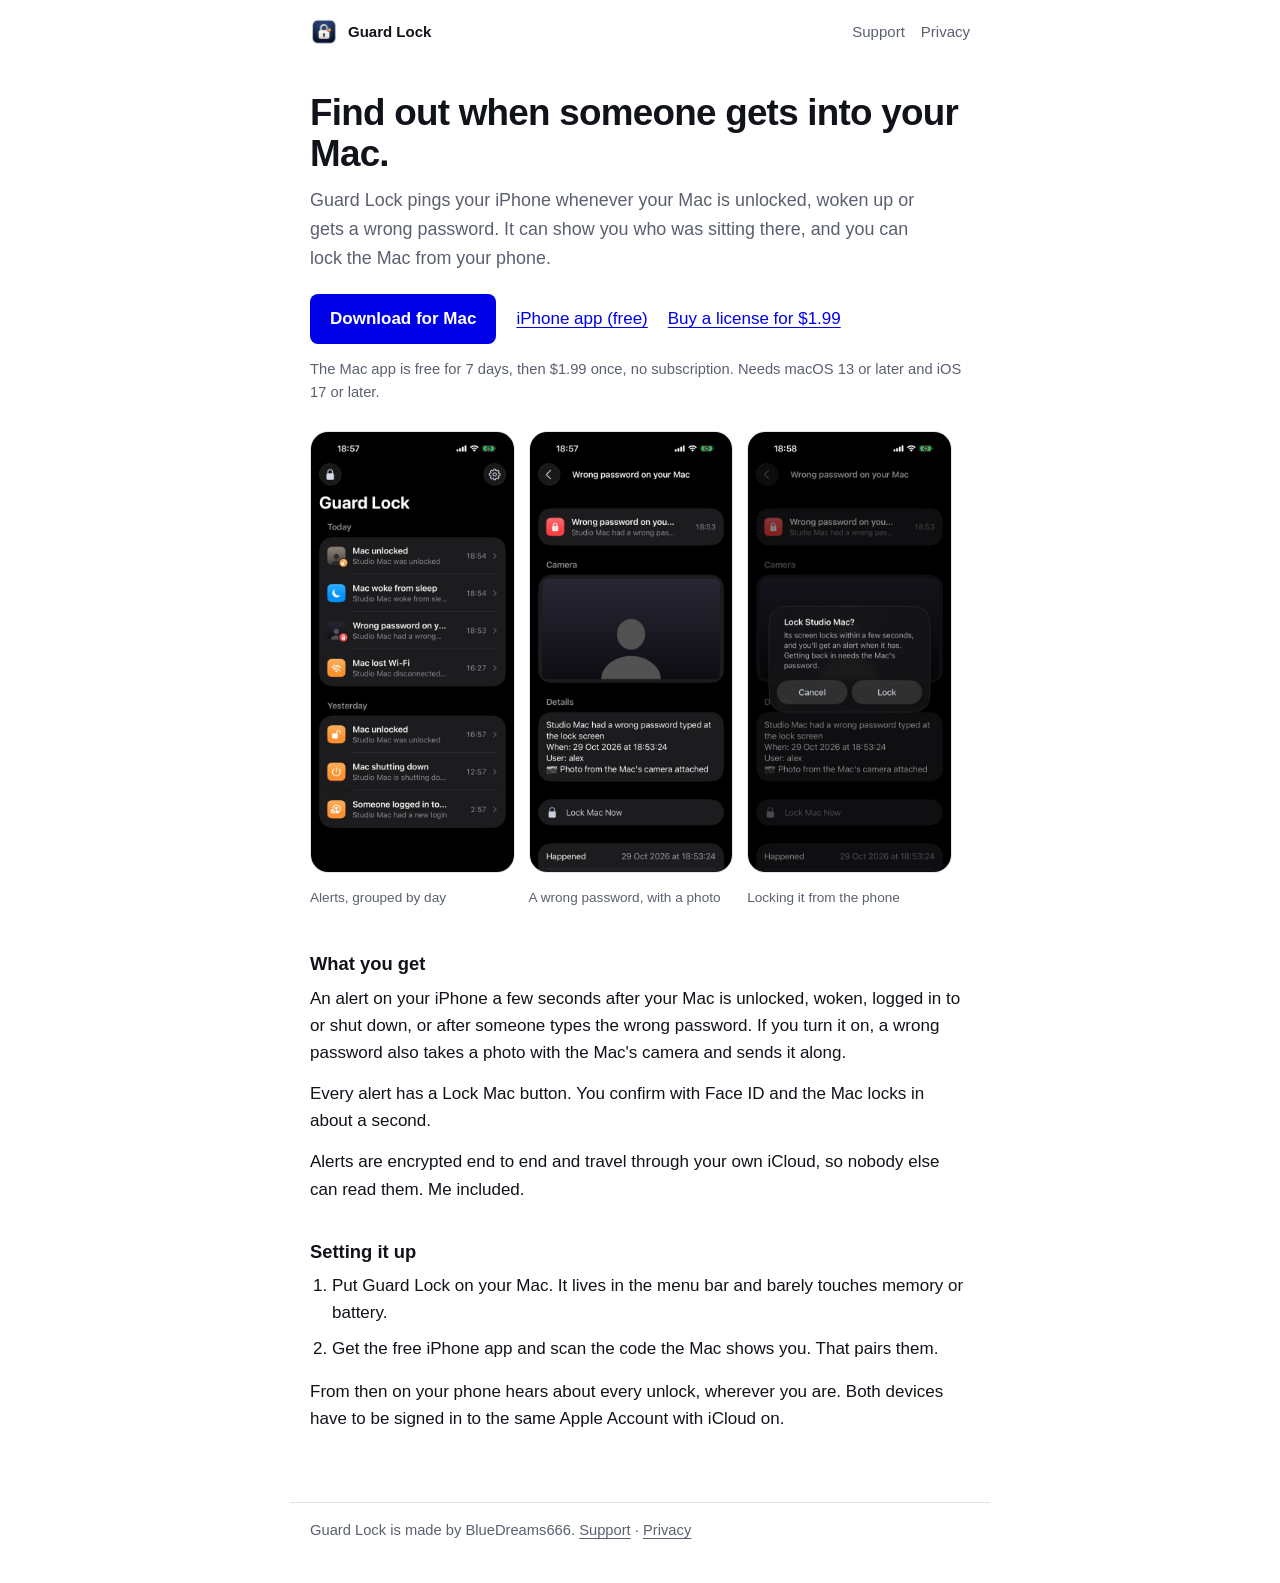
==== index.html @ 990252d8 "Rewrite the pages, drop the card grid, blue throughout" ====
<!doctype html>
<html lang="en">
<head>
<meta charset="utf-8">
<meta name="viewport" content="width=device-width, initial-scale=1">
<title>Guard Lock: find out when someone gets into your Mac</title>
<meta name="description" content="Guard Lock alerts your iPhone when your Mac is unlocked, woken or gets a wrong password, with a photo of who's there, and lets you lock it from your phone.">
<meta property="og:title" content="Guard Lock: find out when someone gets into your Mac">
<meta property="og:description" content="Alerts on your iPhone when your Mac is unlocked or gets a wrong password, a photo of who's there, and Lock Mac from your phone.">
<meta property="og:image" content="https://bluedreams666.github.io/guardlock-site/og.jpg">
<meta property="og:url" content="https://bluedreams666.github.io/guardlock-site/">
<meta property="og:type" content="website">
<meta name="twitter:card" content="summary_large_image">
<link rel="icon" href="favicon.png">
<link rel="stylesheet" href="style.css">
</head>
<body>
<header class="site">
  <img src="icon.png" alt=""><a class="home" href="./">Guard Lock</a>
  <nav><a href="support.html">Support</a><a href="privacy.html">Privacy</a></nav>
</header>
<main>
  <h1>Find out when someone gets into your Mac.</h1>
  <p class="sub">Guard Lock pings your iPhone whenever your Mac is unlocked, woken up or gets a wrong password. It can show you who was sitting there, and you can lock the Mac from your phone.</p>

  <p class="get">
    <a class="dl" href="https://github.com/BlueDreams666/guardlock-site/releases/latest/download/GuardLock.zip">Download for Mac</a>
    <a href="https://apps.apple.com/app/id6828507894">iPhone app (free)</a>
    <a href="https://bluedreams.lemonsqueezy.com/checkout/buy/c9b05998-0f44-4447-bc1c-32c350dff900">Buy a license for $1.99</a>
  </p>
  <p class="small">The Mac app is free for 7 days, then $1.99 once, no subscription. Needs macOS 13 or later and iOS 17 or later.</p>

  <div class="shots">
    <figure><img src="screens/1-history.jpg" alt="The iPhone app's alert history: unlocks, wake-ups and a wrong password" loading="lazy" width="540" height="1174"><figcaption>Alerts, grouped by day</figcaption></figure>
    <figure><img src="screens/2-photo-alert.jpg" alt="A wrong-password alert with the photo from the Mac's camera" loading="lazy" width="540" height="1174"><figcaption>A wrong password, with a photo</figcaption></figure>
    <figure><img src="screens/3-lock-mac.jpg" alt="Locking the Mac from the iPhone" loading="lazy" width="540" height="1174"><figcaption>Locking it from the phone</figcaption></figure>
  </div>

  <h2>What you get</h2>
  <p>An alert on your iPhone a few seconds after your Mac is unlocked, woken, logged in to or shut down, or after someone types the wrong password. If you turn it on, a wrong password also takes a photo with the Mac's camera and sends it along.</p>
  <p>Every alert has a Lock Mac button. You confirm with Face ID and the Mac locks in about a second.</p>
  <p>Alerts are encrypted end to end and travel through your own iCloud, so nobody else can read them. Me included.</p>

  <h2>Setting it up</h2>
  <ol>
    <li>Put Guard Lock on your Mac. It lives in the menu bar and barely touches memory or battery.</li>
    <li>Get the free iPhone app and scan the code the Mac shows you. That pairs them.</li>
  </ol>
  <p>From then on your phone hears about every unlock, wherever you are. Both devices have to be signed in to the same Apple Account with iCloud on.</p>
</main>
<footer>Guard Lock is made by BlueDreams666. <a href="support.html">Support</a> · <a href="privacy.html">Privacy</a></footer>
</body>
</html>
---- style.css ----
:root {
  --bg: #fff;
  --text: #11131a;
  --muted: #5b6070;
  --line: #e3e5ec;
  --blue: #0000e6;
  --link: #0000e6;
}
@media (prefers-color-scheme: dark) {
  :root {
    --bg: #0b0b10;
    --text: #eceef4;
    --muted: #9da1b0;
    --line: #262833;
    --link: #7c86ff;
  }
}
* { box-sizing: border-box; }
body {
  margin: 0;
  background: var(--bg);
  color: var(--text);
  font: 17px/1.6 -apple-system, BlinkMacSystemFont, "Helvetica Neue", Arial, sans-serif;
}
a { color: var(--link); text-underline-offset: 3px; }
header.site { display: flex; align-items: center; gap: 10px; max-width: 700px; margin: 0 auto; padding: 18px 20px 0; font-size: 15px; }
header.site img { width: 28px; height: 28px; }
header.site a.home { font-weight: 600; color: var(--text); text-decoration: none; }
header.site nav { margin-left: auto; display: flex; gap: 16px; }
header.site nav a { color: var(--muted); text-decoration: none; }
header.site nav a:hover { color: var(--text); }
main { max-width: 700px; margin: 0 auto; padding: 28px 20px 56px; }
h1 { font-size: 2.3rem; line-height: 1.12; margin: 18px 0 12px; letter-spacing: -0.02em; }
h1.page { font-size: 2rem; margin-top: 8px; }
h2 { font-size: 1.15rem; margin: 34px 0 6px; }
p { margin: 0 0 14px; }
.sub { font-size: 1.12rem; color: var(--muted); margin: 0 0 22px; max-width: 34em; }
.get { display: flex; flex-wrap: wrap; align-items: center; gap: 10px 20px; margin: 0 0 14px; }
.get .dl { display: inline-block; background: var(--blue); color: #fff; font-weight: 600; text-decoration: none; padding: 11px 20px; border-radius: 8px; }
.get .dl:hover { background: #0000b8; }
.small { font-size: 0.92rem; color: var(--muted); }
ul, ol { padding-left: 22px; margin: 0 0 16px; }
li { margin-bottom: 8px; }
.shots { display: flex; gap: 14px; margin: 26px 0 8px; overflow-x: auto; padding-bottom: 6px; }
.shots figure { margin: 0; flex: 0 0 31%; min-width: 180px; }
.shots img { width: 100%; height: auto; border-radius: 18px; border: 1px solid var(--line); }
.shots figcaption { font-size: 0.85rem; color: var(--muted); margin-top: 6px; }
.q { font-weight: 600; margin-bottom: 2px; }
footer { max-width: 700px; margin: 0 auto; padding: 16px 20px 40px; border-top: 1px solid var(--line); color: var(--muted); font-size: 0.92rem; }
footer a { color: inherit; }
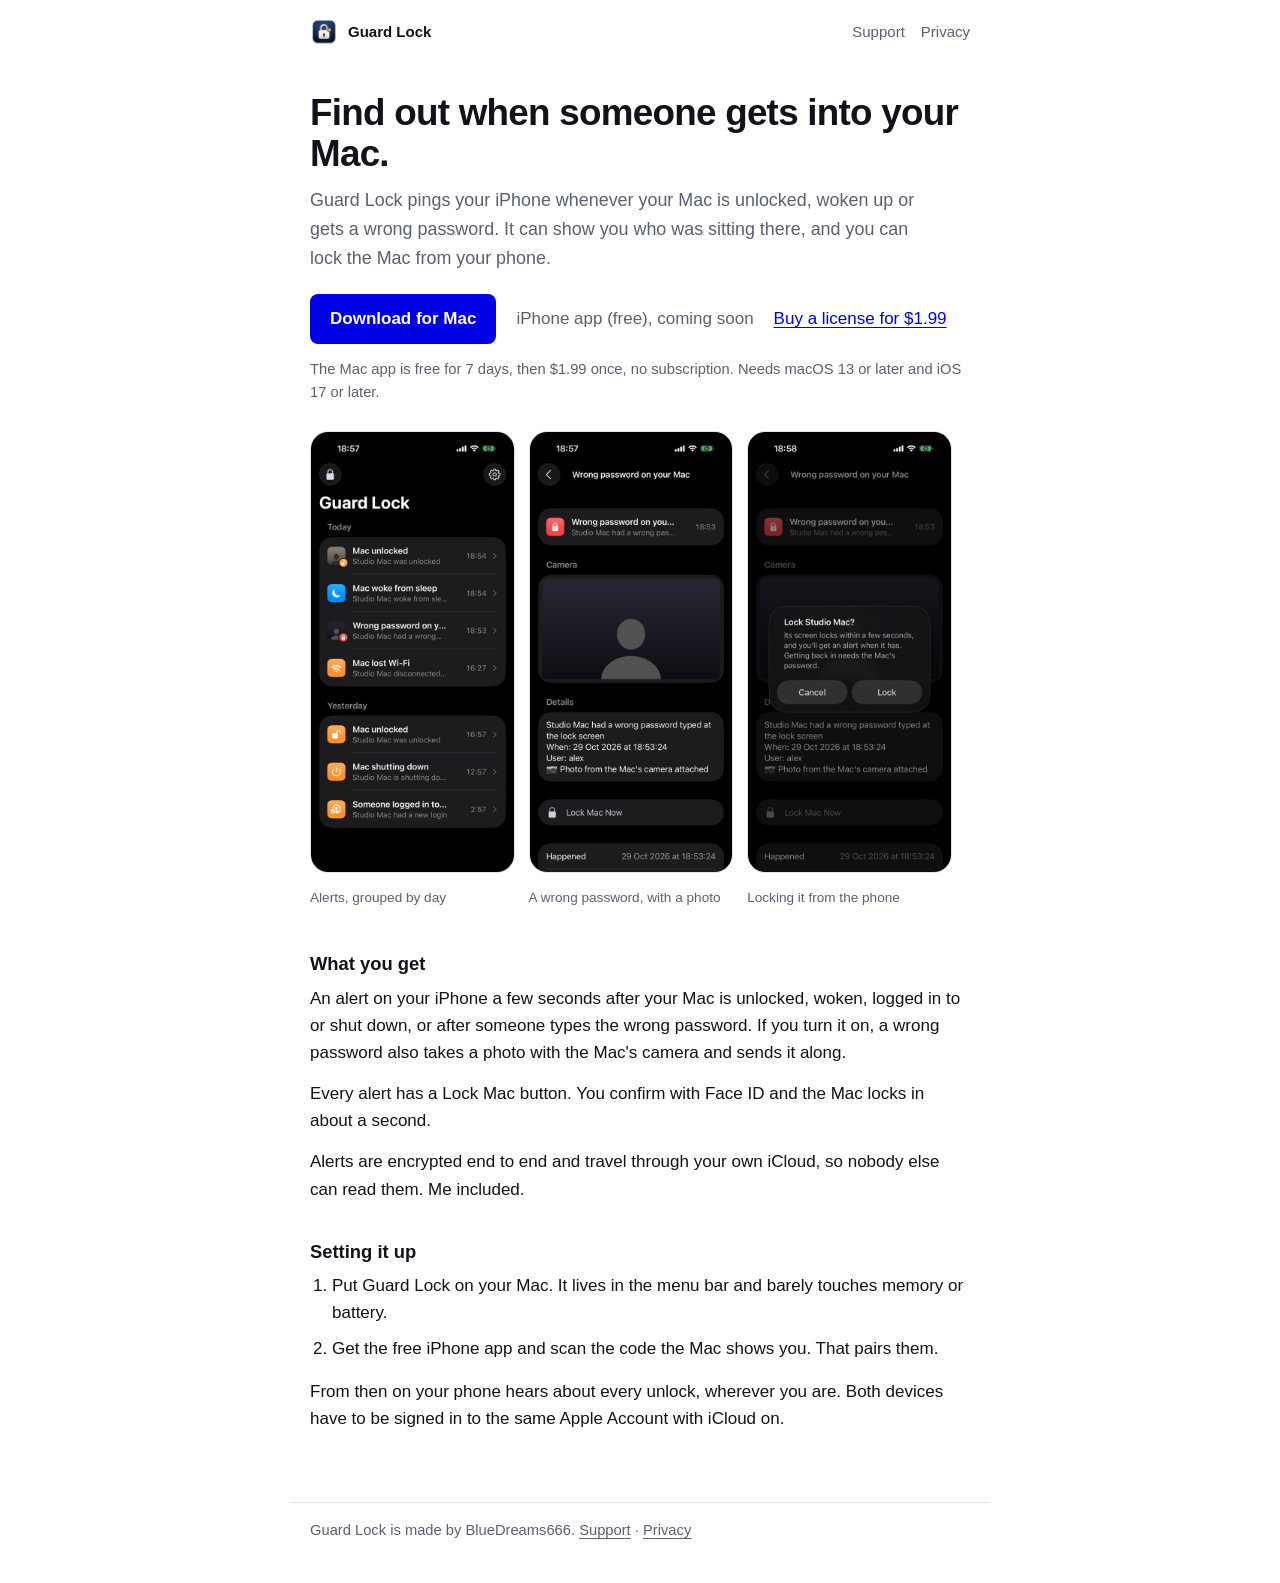
==== commit 340391ae: "iPhone app shows as coming soon until it's on the App Store" ====
--- a/index.html
+++ b/index.html
@@ -25,7 +25,8 @@
 
   <p class="get">
     <a class="dl" href="https://github.com/BlueDreams666/guardlock-site/releases/latest/download/GuardLock.zip">Download for Mac</a>
-    <a href="https://apps.apple.com/app/id6828507894">iPhone app (free)</a>
+    <!-- Link again once Apple approves it: https://apps.apple.com/app/id6828507894 -->
+    <span class="soon">iPhone app (free), coming soon</span>
     <a href="https://bluedreams.lemonsqueezy.com/checkout/buy/c9b05998-0f44-4447-bc1c-32c350dff900">Buy a license for $1.99</a>
   </p>
   <p class="small">The Mac app is free for 7 days, then $1.99 once, no subscription. Needs macOS 13 or later and iOS 17 or later.</p>
--- a/style.css
+++ b/style.css
@@ -38,6 +38,7 @@
 .get { display: flex; flex-wrap: wrap; align-items: center; gap: 10px 20px; margin: 0 0 14px; }
 .get .dl { display: inline-block; background: var(--blue); color: #fff; font-weight: 600; text-decoration: none; padding: 11px 20px; border-radius: 8px; }
 .get .dl:hover { background: #0000b8; }
+.get .soon { color: var(--muted); }
 .small { font-size: 0.92rem; color: var(--muted); }
 ul, ol { padding-left: 22px; margin: 0 0 16px; }
 li { margin-bottom: 8px; }
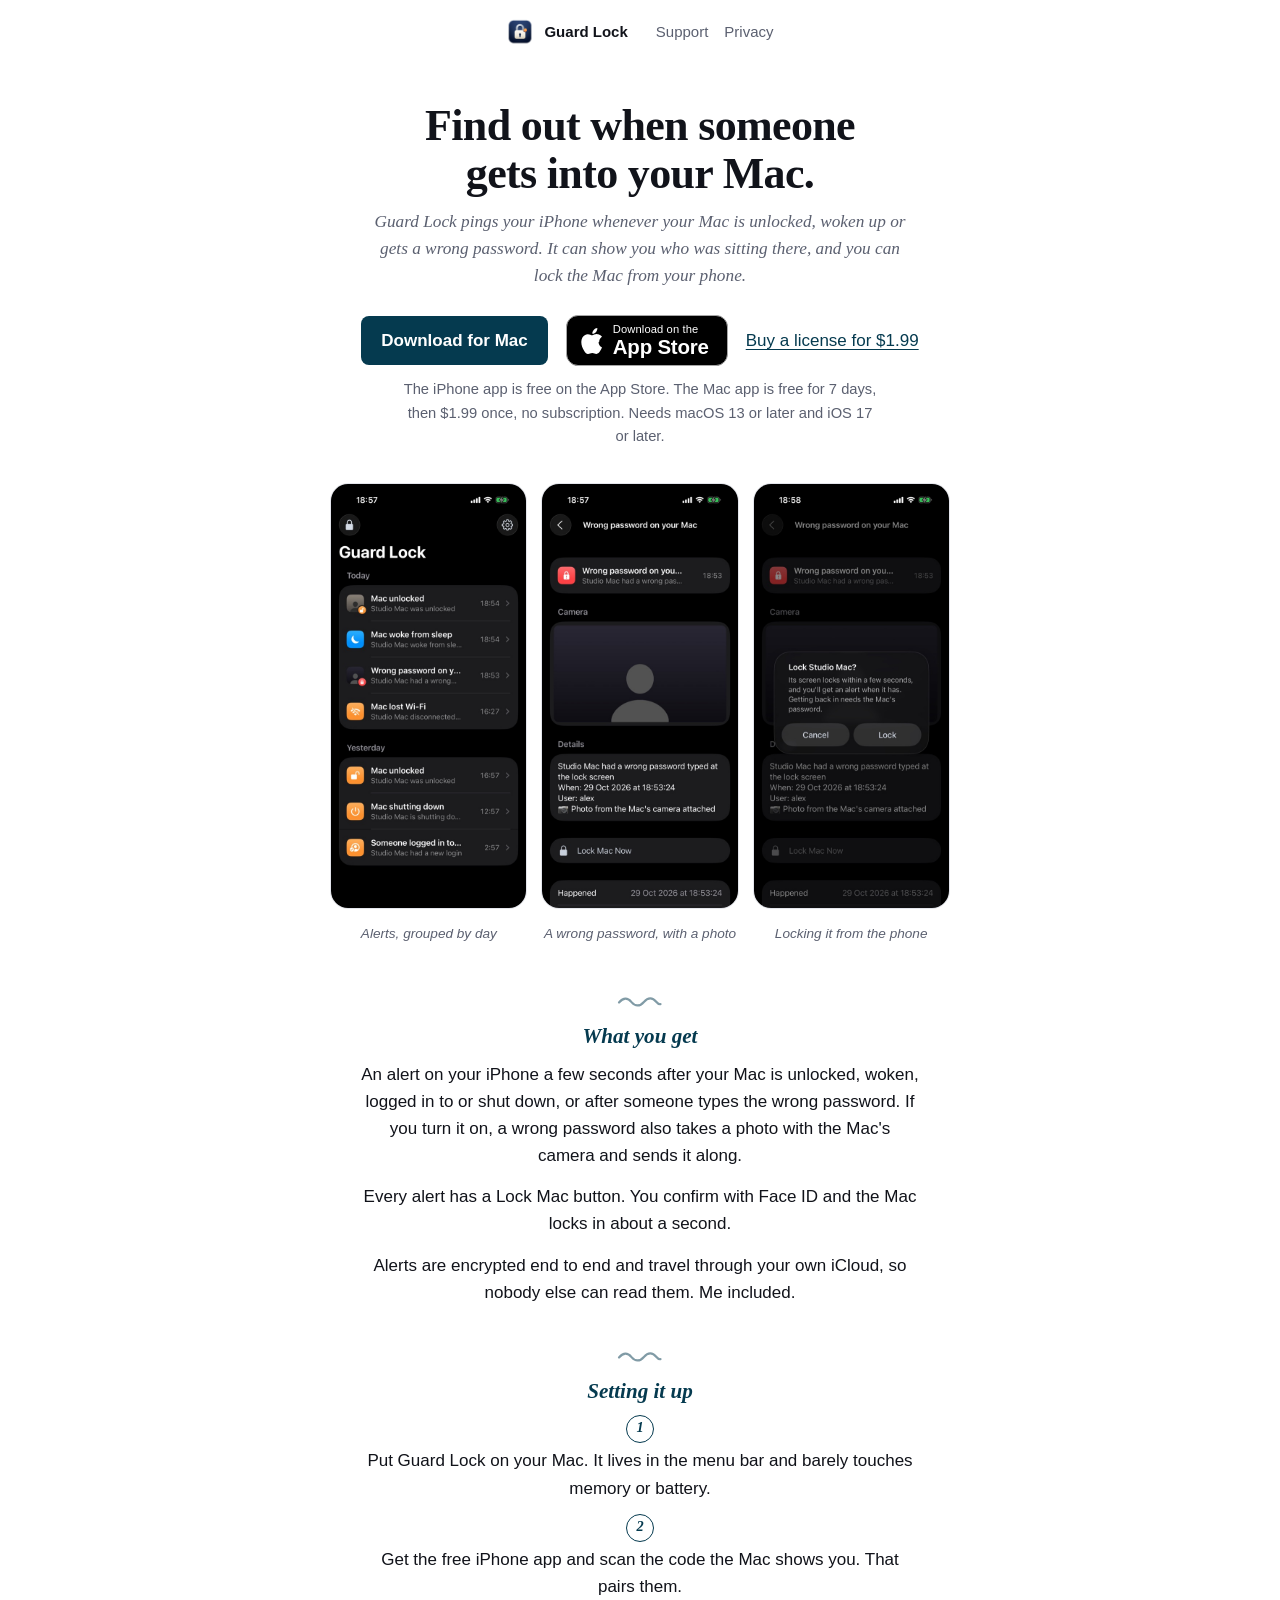
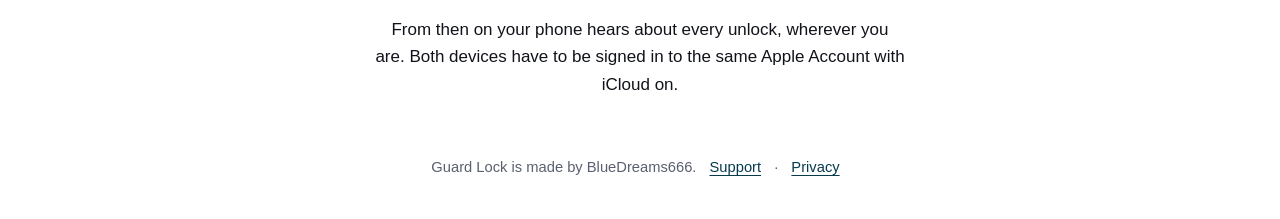
==== commit 649cc45d: "Home and help pages: centered and easier to read, with App Store links" ====
--- a/index.html
+++ b/index.html
@@ -14,7 +14,7 @@
 <link rel="icon" href="favicon.png">
 <link rel="stylesheet" href="style.css">
 </head>
-<body>
+<body class="pp">
 <header class="site">
   <img src="icon.png" alt=""><a class="home" href="./">Guard Lock</a>
   <nav><a href="support.html">Support</a><a href="privacy.html">Privacy</a></nav>
@@ -25,11 +25,10 @@
 
   <p class="get">
     <a class="dl" href="https://github.com/BlueDreams666/guardlock-site/releases/latest/download/GuardLock.zip">Download for Mac</a>
-    <!-- Link again once Apple approves it: https://apps.apple.com/app/id6828507894 -->
-    <span class="soon">iPhone app (free), coming soon</span>
+    <a class="store" href="https://apps.apple.com/app/guard-lock-mac-alerts/id6828507894"><svg viewBox="0 0 17 20" aria-hidden="true"><path d="M14.1 10.6c0-2.6 2.1-3.8 2.2-3.9-1.2-1.8-3.1-2-3.7-2-1.6-.2-3.1.9-3.9.9-.8 0-2-.9-3.4-.9-1.7 0-3.3 1-4.2 2.6-1.8 3.1-.5 7.7 1.3 10.2.8 1.2 1.8 2.6 3.1 2.5 1.2 0 1.7-.8 3.2-.8s1.9.8 3.2.8c1.3 0 2.2-1.2 3-2.4.9-1.4 1.3-2.7 1.3-2.8 0 0-2.6-1-2.6-4.1zM11.6 3c.7-.8 1.1-1.9 1-3-1 0-2.1.7-2.8 1.5-.6.7-1.2 1.8-1 2.9 1.1.1 2.1-.6 2.8-1.4z"/></svg><span><small>Download on the</small><b>App Store</b></span></a>
     <a href="https://bluedreams.lemonsqueezy.com/checkout/buy/c9b05998-0f44-4447-bc1c-32c350dff900">Buy a license for $1.99</a>
   </p>
-  <p class="small">The Mac app is free for 7 days, then $1.99 once, no subscription. Needs macOS 13 or later and iOS 17 or later.</p>
+  <p class="small">The iPhone app is free on the App Store. The Mac app is free for 7 days, then $1.99 once, no subscription. Needs macOS 13 or later and iOS 17 or later.</p>
 
   <div class="shots">
     <figure><img src="screens/1-history.jpg" alt="The iPhone app's alert history: unlocks, wake-ups and a wrong password" loading="lazy" width="540" height="1174"><figcaption>Alerts, grouped by day</figcaption></figure>
--- a/style.css
+++ b/style.css
@@ -3,8 +3,8 @@
   --text: #11131a;
   --muted: #5b6070;
   --line: #e3e5ec;
-  --blue: #0000e6;
-  --link: #0000e6;
+  --blue: #053A4F;
+  --link: #053A4F;
 }
 @media (prefers-color-scheme: dark) {
   :root {
@@ -12,7 +12,7 @@
     --text: #eceef4;
     --muted: #9da1b0;
     --line: #262833;
-    --link: #7c86ff;
+    --link: #52CBE3;
   }
 }
 * { box-sizing: border-box; }
@@ -37,7 +37,7 @@
 .sub { font-size: 1.12rem; color: var(--muted); margin: 0 0 22px; max-width: 34em; }
 .get { display: flex; flex-wrap: wrap; align-items: center; gap: 10px 20px; margin: 0 0 14px; }
 .get .dl { display: inline-block; background: var(--blue); color: #fff; font-weight: 600; text-decoration: none; padding: 11px 20px; border-radius: 8px; }
-.get .dl:hover { background: #0000b8; }
+.get .dl:hover { background: #0a4a64; }
 .get .soon { color: var(--muted); }
 .small { font-size: 0.92rem; color: var(--muted); }
 ul, ol { padding-left: 22px; margin: 0 0 16px; }
@@ -49,3 +49,47 @@
 .q { font-weight: 600; margin-bottom: 2px; }
 footer { max-width: 700px; margin: 0 auto; padding: 16px 20px 40px; border-top: 1px solid var(--line); color: var(--muted); font-size: 0.92rem; }
 footer a { color: inherit; }
+:root { --pp: var(--link); }
+
+/* Hand-made look: one calm centered column, shared by the home, help and privacy pages */
+body.pp { text-align: center; }
+.pp main { max-width: 680px; margin: 0 auto; padding: 56px 22px 36px; }
+.pp h1 { font: 700 clamp(2.15rem, 6.4vw, 2.75rem)/1.08 "New York", "Iowan Old Style", Georgia, serif; letter-spacing: -.015em; margin: 0 auto 12px; max-width: 16em; text-wrap: balance; }
+.pp h1 + .sub, .pp h1 + .small, .pp .top + .sub { font: italic 1.08rem/1.55 "New York", "Iowan Old Style", Georgia, serif; color: var(--muted); max-width: 31em; margin: 0 auto 26px; text-wrap: pretty; }
+.pp main > p, .pp main > ul, .pp main > ol, .pp main > .card { max-width: 33em; margin-left: auto; margin-right: auto; text-wrap: pretty; }
+.pp h2 { font: italic 600 1.32rem/1.3 "New York", "Iowan Old Style", Georgia, serif; color: var(--pp); letter-spacing: 0; margin: 0 auto 10px; max-width: 26em; text-wrap: balance; }
+.pp h2::before { content: ""; display: block; width: 46px; height: 12px; margin: 44px auto 16px; background: var(--pp); opacity: .5;
+                 -webkit-mask: url("data:image/svg+xml,%3Csvg xmlns='http://www.w3.org/2000/svg' viewBox='0 0 46 12'%3E%3Cpath d='M2 7.5c4.5-5 8.5-5 12.5-.4s8.3 4.4 12.4-.2 8.6-4.8 12.3-.1c1.6 2 3 2.6 4.3 2.4' fill='none' stroke='black' stroke-width='2.2' stroke-linecap='round'/%3E%3C/svg%3E") center / contain no-repeat; mask: url("data:image/svg+xml,%3Csvg xmlns='http://www.w3.org/2000/svg' viewBox='0 0 46 12'%3E%3Cpath d='M2 7.5c4.5-5 8.5-5 12.5-.4s8.3 4.4 12.4-.2 8.6-4.8 12.3-.1c1.6 2 3 2.6 4.3 2.4' fill='none' stroke='black' stroke-width='2.2' stroke-linecap='round'/%3E%3C/svg%3E") center / contain no-repeat; }
+.pp ul, .pp ol { list-style: none; padding: 0; }
+.pp li { margin: 0 0 12px; }
+.pp ol { counter-reset: step; }
+.pp ol li { counter-increment: step; }
+.pp ol li::before { content: counter(step); display: block; width: 26px; height: 26px; margin: 0 auto 4px; border: 1.5px solid var(--pp); border-radius: 50%;
+                    font: italic 600 .9rem/23px "New York", Georgia, serif; color: var(--pp); }
+.pp strong { font-weight: 650; }
+.pp a { color: var(--pp); }
+.pp .q { font-weight: 650; margin-top: 26px; margin-bottom: 4px; }
+.pp .small { font-size: .92rem; color: var(--muted); }
+.pp .card { text-align: center; }
+.pp main > p.note { display: block; width: fit-content; max-width: 100%; margin: 48px auto 0; padding: 16px 24px; border: 1px solid var(--line); border-radius: 16px; font-size: 1rem; color: var(--muted); }
+.pp header.site { justify-content: center; flex-wrap: wrap; }
+.pp header.site nav { margin-left: 18px; }
+.pp footer { text-align: center; border-top: 0; padding-top: 8px; }
+.pp footer a { margin: 0 9px; }
+.pp .hero-icon { display: block; width: 96px; height: 96px; margin: 0 auto 22px; border-radius: 22px; rotate: -4deg; box-shadow: 0 12px 30px rgba(0,0,0,.18); }
+.pp .tally { margin: 0 auto 22px; }
+.pp .top { flex-direction: column; justify-content: center; gap: 18px; margin-bottom: 12px; }
+.pp .get { display: flex; flex-wrap: wrap; justify-content: center; align-items: center; gap: 12px 18px; margin: 4px auto 12px; }
+.pp .store { display: inline-flex; align-items: center; gap: 10px; background: #000; color: #fff; border: 1px solid #a6a6a6; border-radius: 12px;
+             padding: 7px 18px 7px 14px; text-decoration: none; line-height: 1.1; text-align: left; transition: transform .15s; }
+.pp .store:hover { transform: translateY(-1px); }
+.pp .store svg { width: 22px; height: 26px; fill: #fff; flex: none; }
+.pp .store small { display: block; font-size: .7rem; letter-spacing: .01em; }
+.pp .store b { display: block; font-size: 1.28rem; font-weight: 600; letter-spacing: -.01em; }
+.pp .get .soon { background: none; color: var(--muted); border: 1.5px dashed var(--line); font-weight: 500; font-style: italic; padding: 10px 18px; border-radius: 12px; }
+.pp .shots { justify-content: center; margin: 34px auto 8px; }
+.pp .shots figcaption { font-style: italic; }
+@media (max-width: 520px) {
+  .pp main { padding: 40px 18px 28px; }
+  .pp h2::before { margin-top: 36px; }
+}
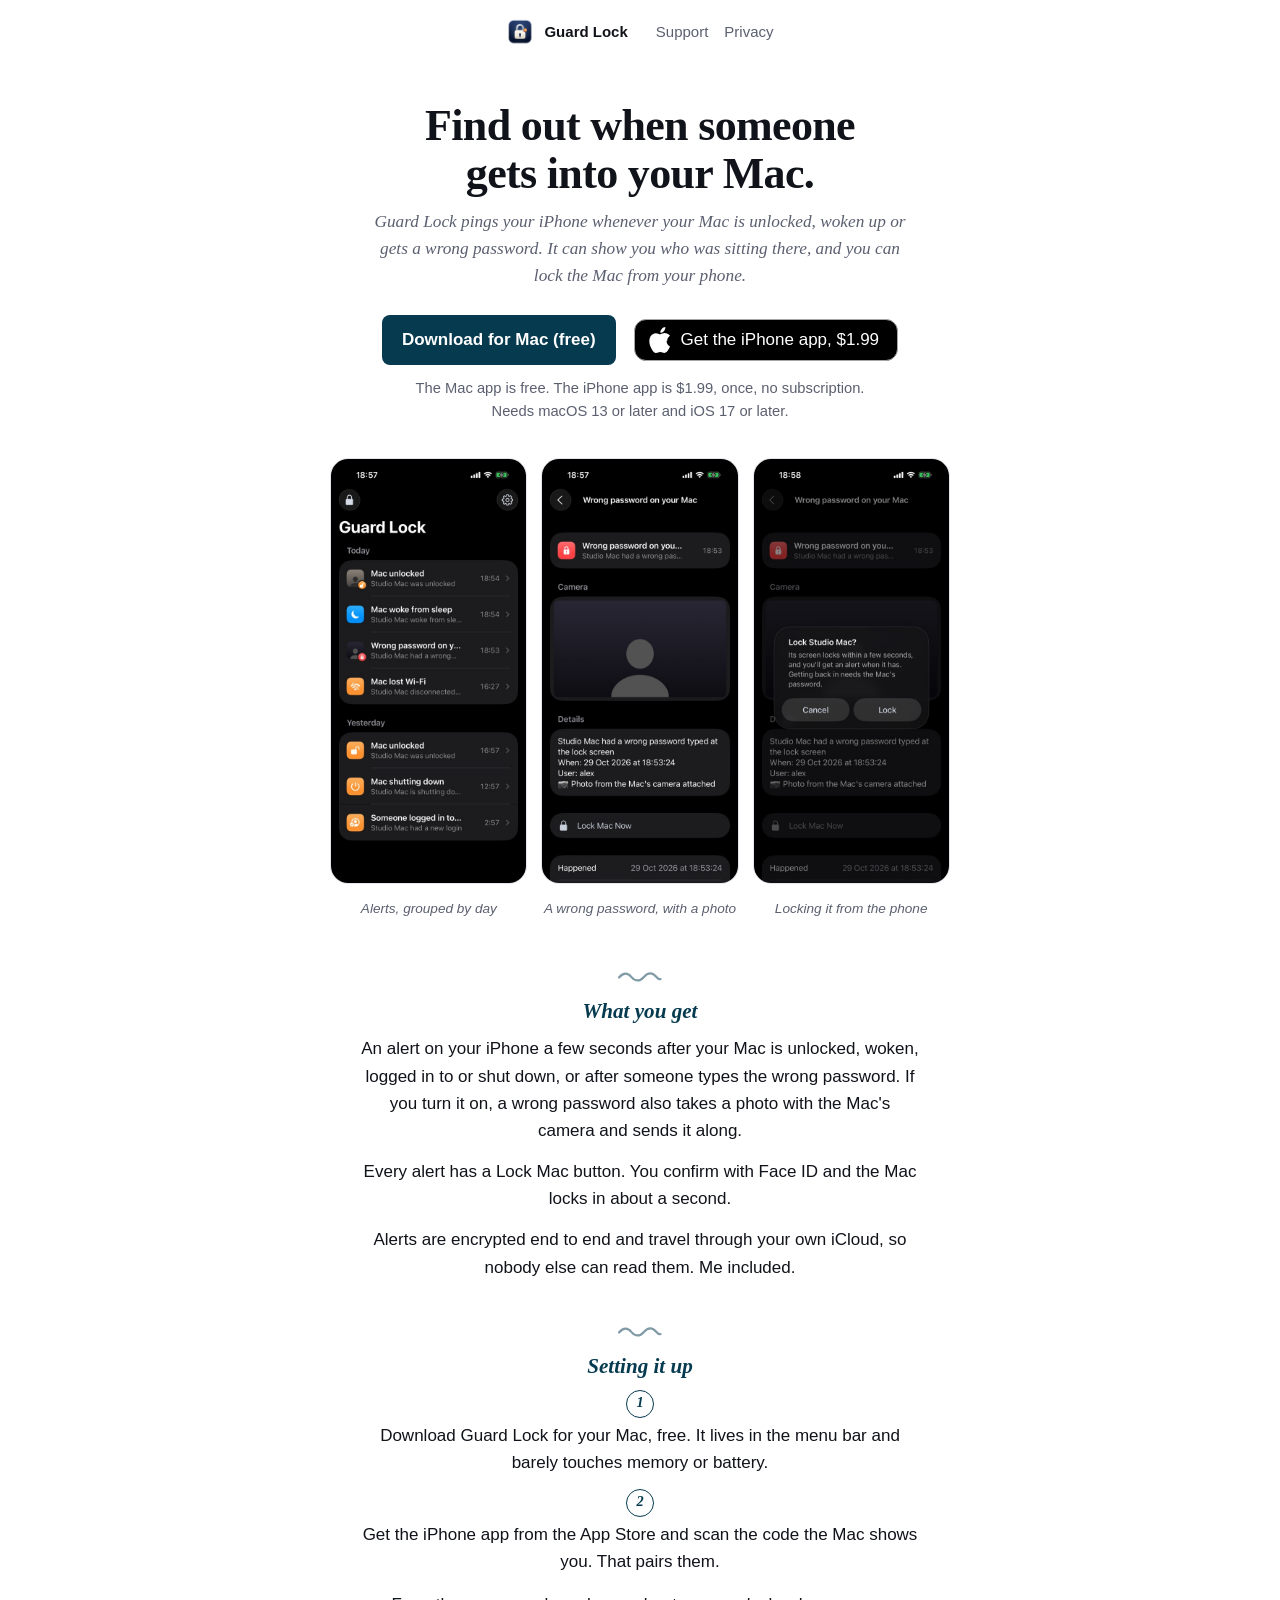
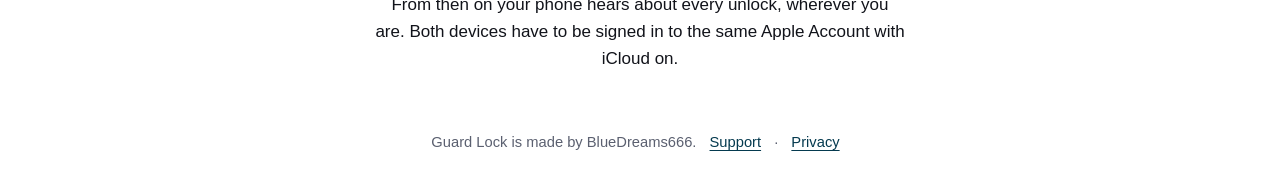
==== commit fc63e9b3: "Mac app is free; the iPhone app is $1.99" ====
--- a/index.html
+++ b/index.html
@@ -24,11 +24,10 @@
   <p class="sub">Guard Lock pings your iPhone whenever your Mac is unlocked, woken up or gets a wrong password. It can show you who was sitting there, and you can lock the Mac from your phone.</p>
 
   <p class="get">
-    <a class="dl" href="https://github.com/BlueDreams666/guardlock-site/releases/latest/download/GuardLock.zip">Download for Mac</a>
-    <a class="store" href="https://apps.apple.com/app/guard-lock-mac-alerts/id6828507894"><svg viewBox="0 0 17 20" aria-hidden="true"><path d="M14.1 10.6c0-2.6 2.1-3.8 2.2-3.9-1.2-1.8-3.1-2-3.7-2-1.6-.2-3.1.9-3.9.9-.8 0-2-.9-3.4-.9-1.7 0-3.3 1-4.2 2.6-1.8 3.1-.5 7.7 1.3 10.2.8 1.2 1.8 2.6 3.1 2.5 1.2 0 1.7-.8 3.2-.8s1.9.8 3.2.8c1.3 0 2.2-1.2 3-2.4.9-1.4 1.3-2.7 1.3-2.8 0 0-2.6-1-2.6-4.1zM11.6 3c.7-.8 1.1-1.9 1-3-1 0-2.1.7-2.8 1.5-.6.7-1.2 1.8-1 2.9 1.1.1 2.1-.6 2.8-1.4z"/></svg><span><small>Download on the</small><b>App Store</b></span></a>
-    <a href="https://bluedreams.lemonsqueezy.com/checkout/buy/c9b05998-0f44-4447-bc1c-32c350dff900">Buy a license for $1.99</a>
+    <a class="dl" href="https://github.com/BlueDreams666/guardlock-site/releases/latest/download/GuardLock.zip">Download for Mac (free)</a>
+    <a class="store" href="https://apps.apple.com/app/id6828507894"><svg viewBox="0 0 17 20" aria-hidden="true"><path d="M14.1 10.6c0-2.6 2.1-3.8 2.2-3.9-1.2-1.8-3.1-2-3.7-2-1.6-.2-3.1.9-3.9.9-.8 0-2-.9-3.4-.9-1.7 0-3.3 1-4.2 2.6-1.8 3.1-.5 7.7 1.3 10.2.8 1.2 1.8 2.6 3.1 2.5 1.2 0 1.7-.8 3.2-.8s1.9.8 3.2.8c1.3 0 2.2-1.2 3-2.4.9-1.4 1.3-2.7 1.3-2.8 0 0-2.6-1-2.6-4.1zM11.6 3c.7-.8 1.1-1.9 1-3-1 0-2.1.7-2.8 1.5-.6.7-1.2 1.8-1 2.9 1.1.1 2.1-.6 2.8-1.4z"/></svg><span>Get the iPhone app, $1.99</span></a>
   </p>
-  <p class="small">The iPhone app is free on the App Store. The Mac app is free for 7 days, then $1.99 once, no subscription. Needs macOS 13 or later and iOS 17 or later.</p>
+  <p class="small">The Mac app is free. The iPhone app is $1.99, once, no subscription. Needs macOS 13 or later and iOS 17 or later.</p>
 
   <div class="shots">
     <figure><img src="screens/1-history.jpg" alt="The iPhone app's alert history: unlocks, wake-ups and a wrong password" loading="lazy" width="540" height="1174"><figcaption>Alerts, grouped by day</figcaption></figure>
@@ -43,8 +42,8 @@
 
   <h2>Setting it up</h2>
   <ol>
-    <li>Put Guard Lock on your Mac. It lives in the menu bar and barely touches memory or battery.</li>
-    <li>Get the free iPhone app and scan the code the Mac shows you. That pairs them.</li>
+    <li>Download Guard Lock for your Mac, free. It lives in the menu bar and barely touches memory or battery.</li>
+    <li>Get the iPhone app from the App Store and scan the code the Mac shows you. That pairs them.</li>
   </ol>
   <p>From then on your phone hears about every unlock, wherever you are. Both devices have to be signed in to the same Apple Account with iCloud on.</p>
 </main>
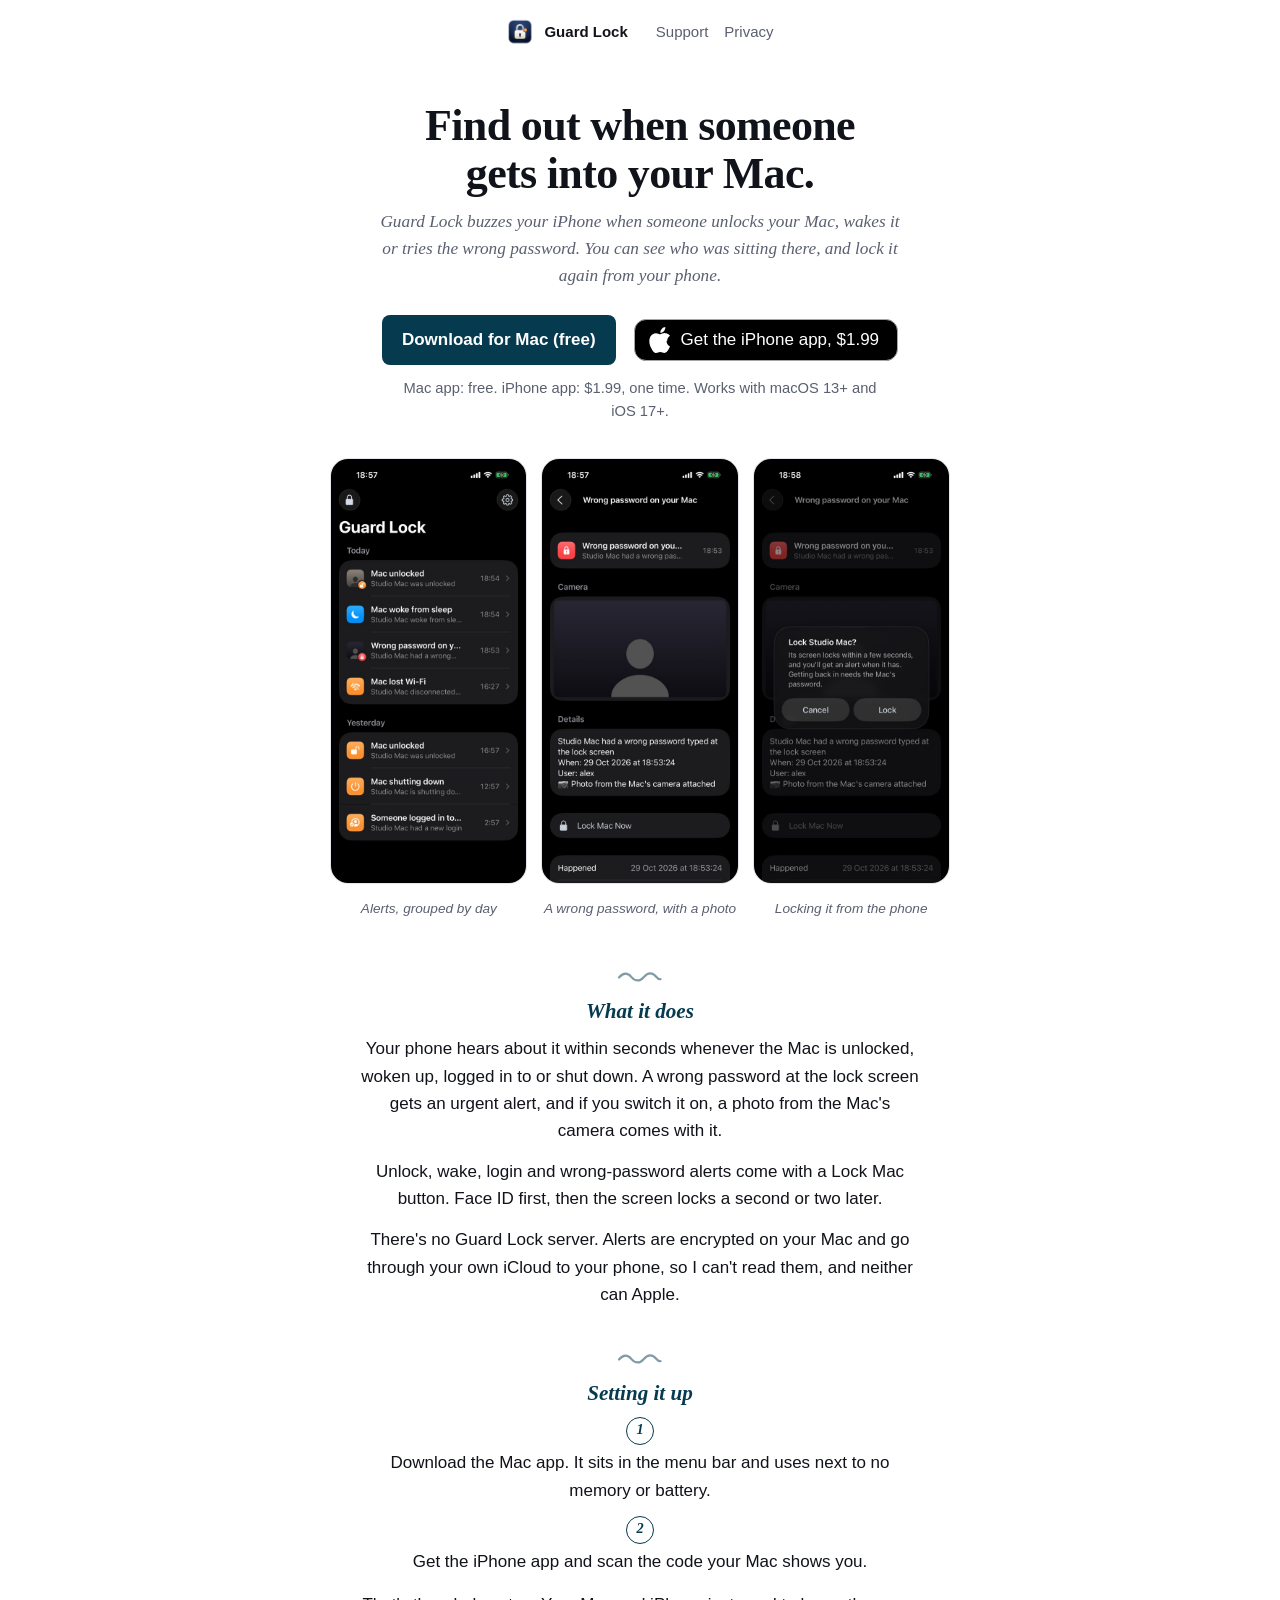
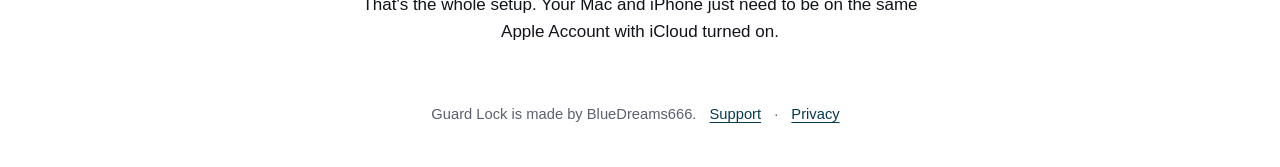
==== commit d3cc0cfa: "Clearer, more natural wording; accurate Lock Mac and support details" ====
--- a/index.html
+++ b/index.html
@@ -21,13 +21,13 @@
 </header>
 <main>
   <h1>Find out when someone gets into your Mac.</h1>
-  <p class="sub">Guard Lock pings your iPhone whenever your Mac is unlocked, woken up or gets a wrong password. It can show you who was sitting there, and you can lock the Mac from your phone.</p>
+  <p class="sub">Guard Lock buzzes your iPhone when someone unlocks your Mac, wakes it or tries the wrong password. You can see who was sitting there, and lock it again from your phone.</p>
 
   <p class="get">
     <a class="dl" href="https://github.com/BlueDreams666/guardlock-site/releases/latest/download/GuardLock.zip">Download for Mac (free)</a>
     <a class="store" href="https://apps.apple.com/app/id6828507894"><svg viewBox="0 0 17 20" aria-hidden="true"><path d="M14.1 10.6c0-2.6 2.1-3.8 2.2-3.9-1.2-1.8-3.1-2-3.7-2-1.6-.2-3.1.9-3.9.9-.8 0-2-.9-3.4-.9-1.7 0-3.3 1-4.2 2.6-1.8 3.1-.5 7.7 1.3 10.2.8 1.2 1.8 2.6 3.1 2.5 1.2 0 1.7-.8 3.2-.8s1.9.8 3.2.8c1.3 0 2.2-1.2 3-2.4.9-1.4 1.3-2.7 1.3-2.8 0 0-2.6-1-2.6-4.1zM11.6 3c.7-.8 1.1-1.9 1-3-1 0-2.1.7-2.8 1.5-.6.7-1.2 1.8-1 2.9 1.1.1 2.1-.6 2.8-1.4z"/></svg><span>Get the iPhone app, $1.99</span></a>
   </p>
-  <p class="small">The Mac app is free. The iPhone app is $1.99, once, no subscription. Needs macOS 13 or later and iOS 17 or later.</p>
+  <p class="small">Mac app: free. iPhone app: $1.99, one time. Works with macOS 13+ and iOS 17+.</p>
 
   <div class="shots">
     <figure><img src="screens/1-history.jpg" alt="The iPhone app's alert history: unlocks, wake-ups and a wrong password" loading="lazy" width="540" height="1174"><figcaption>Alerts, grouped by day</figcaption></figure>
@@ -35,17 +35,17 @@
     <figure><img src="screens/3-lock-mac.jpg" alt="Locking the Mac from the iPhone" loading="lazy" width="540" height="1174"><figcaption>Locking it from the phone</figcaption></figure>
   </div>
 
-  <h2>What you get</h2>
-  <p>An alert on your iPhone a few seconds after your Mac is unlocked, woken, logged in to or shut down, or after someone types the wrong password. If you turn it on, a wrong password also takes a photo with the Mac's camera and sends it along.</p>
-  <p>Every alert has a Lock Mac button. You confirm with Face ID and the Mac locks in about a second.</p>
-  <p>Alerts are encrypted end to end and travel through your own iCloud, so nobody else can read them. Me included.</p>
+  <h2>What it does</h2>
+  <p>Your phone hears about it within seconds whenever the Mac is unlocked, woken up, logged in to or shut down. A wrong password at the lock screen gets an urgent alert, and if you switch it on, a photo from the Mac's camera comes with it.</p>
+  <p>Unlock, wake, login and wrong-password alerts come with a Lock Mac button. Face ID first, then the screen locks a second or two later.</p>
+  <p>There's no Guard Lock server. Alerts are encrypted on your Mac and go through your own iCloud to your phone, so I can't read them, and neither can Apple.</p>
 
   <h2>Setting it up</h2>
   <ol>
-    <li>Download Guard Lock for your Mac, free. It lives in the menu bar and barely touches memory or battery.</li>
-    <li>Get the iPhone app from the App Store and scan the code the Mac shows you. That pairs them.</li>
+    <li>Download the Mac app. It sits in the menu bar and uses next to no memory or battery.</li>
+    <li>Get the iPhone app and scan the code your Mac shows you.</li>
   </ol>
-  <p>From then on your phone hears about every unlock, wherever you are. Both devices have to be signed in to the same Apple Account with iCloud on.</p>
+  <p>That's the whole setup. Your Mac and iPhone just need to be on the same Apple Account with iCloud turned on.</p>
 </main>
 <footer>Guard Lock is made by BlueDreams666. <a href="support.html">Support</a> · <a href="privacy.html">Privacy</a></footer>
 </body>
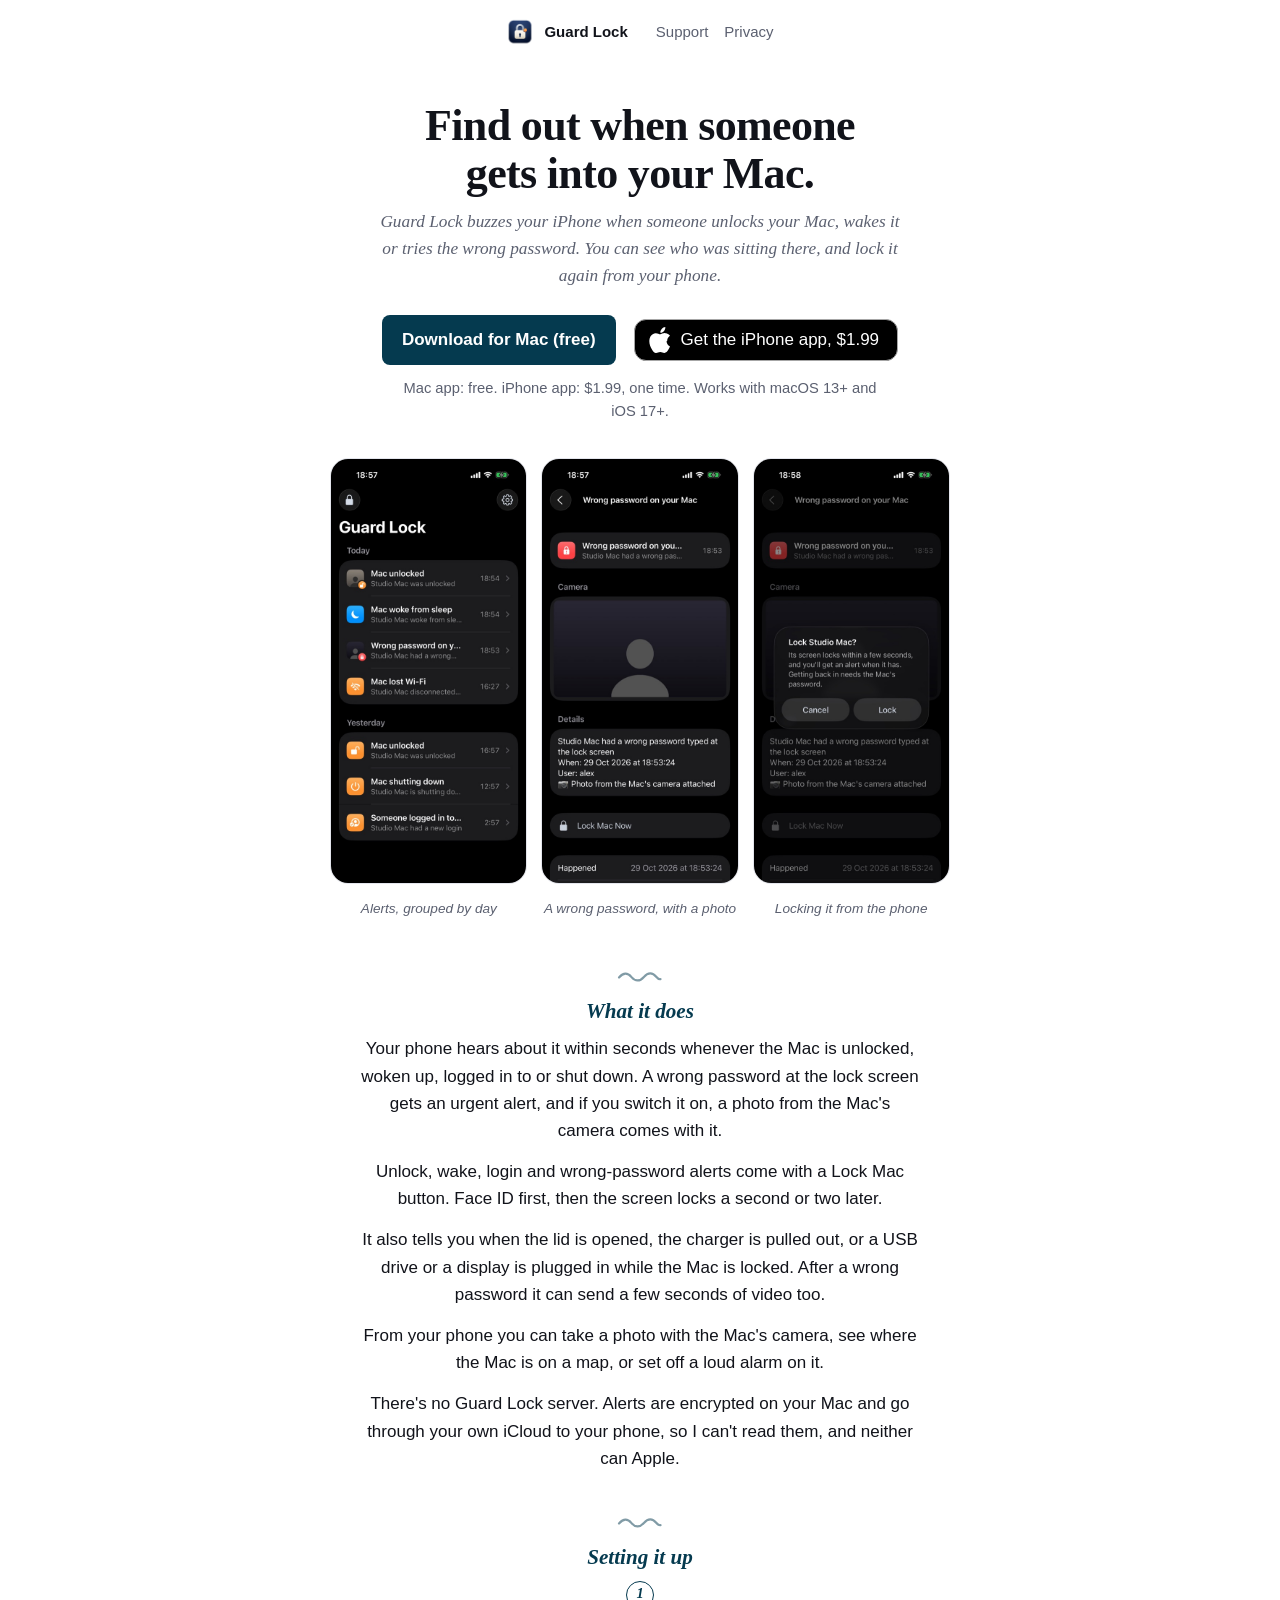
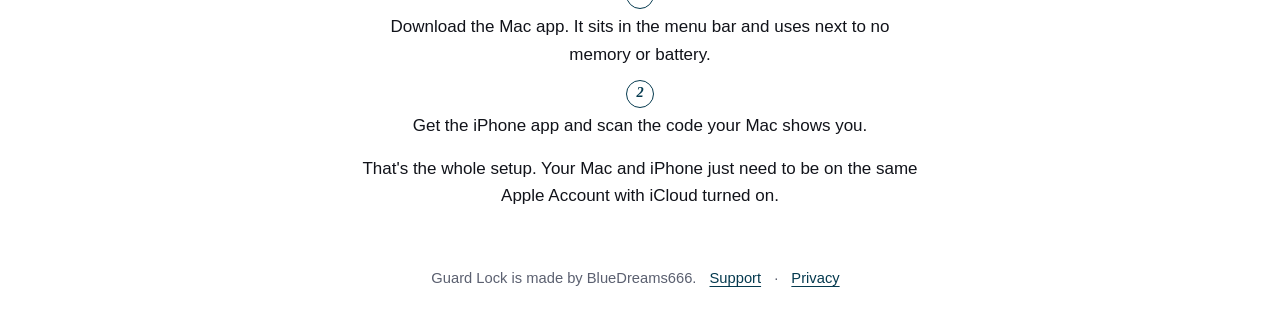
==== commit 500a4827: "Privacy policy and home page: video, location, remote buttons, check-ins" ====
--- a/index.html
+++ b/index.html
@@ -38,6 +38,8 @@
   <h2>What it does</h2>
   <p>Your phone hears about it within seconds whenever the Mac is unlocked, woken up, logged in to or shut down. A wrong password at the lock screen gets an urgent alert, and if you switch it on, a photo from the Mac's camera comes with it.</p>
   <p>Unlock, wake, login and wrong-password alerts come with a Lock Mac button. Face ID first, then the screen locks a second or two later.</p>
+    <p>It also tells you when the lid is opened, the charger is pulled out, or a USB drive or a display is plugged in while the Mac is locked. After a wrong password it can send a few seconds of video too.</p>
+    <p>From your phone you can take a photo with the Mac's camera, see where the Mac is on a map, or set off a loud alarm on it.</p>
   <p>There's no Guard Lock server. Alerts are encrypted on your Mac and go through your own iCloud to your phone, so I can't read them, and neither can Apple.</p>
 
   <h2>Setting it up</h2>
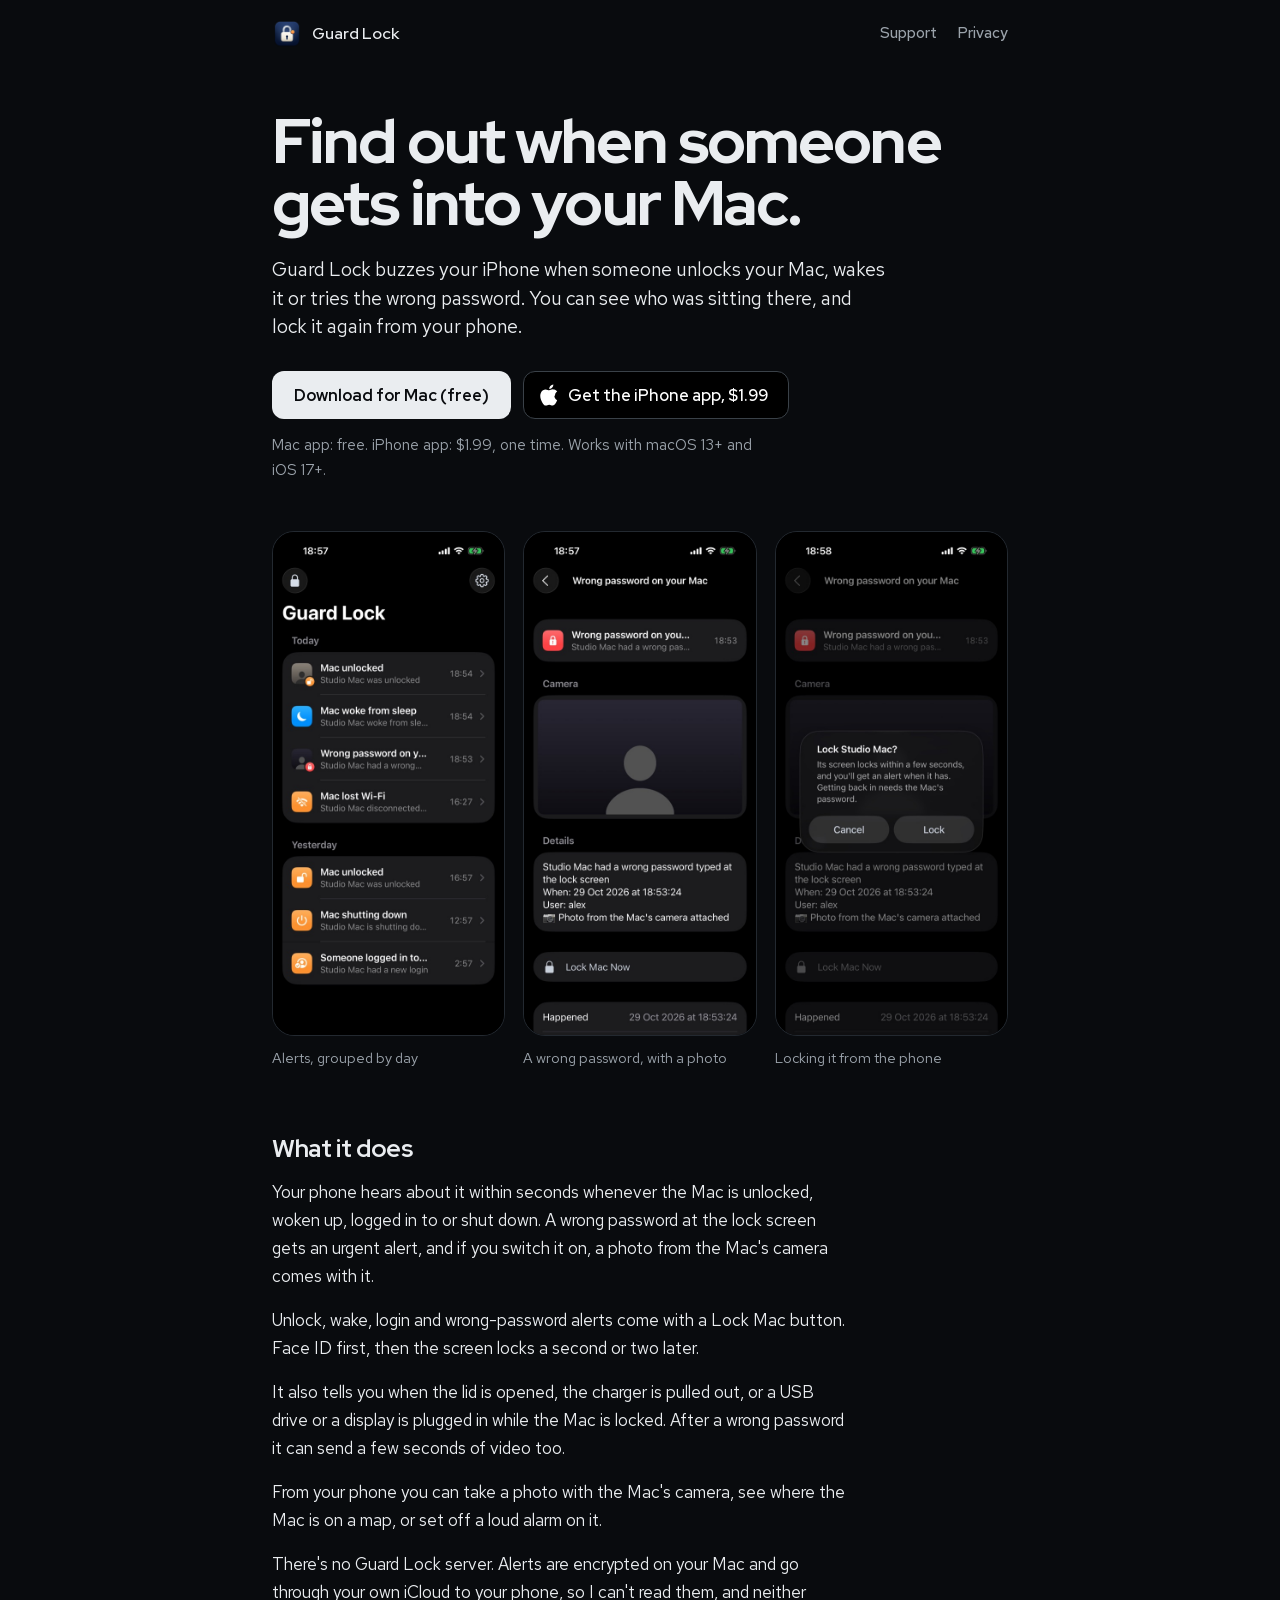
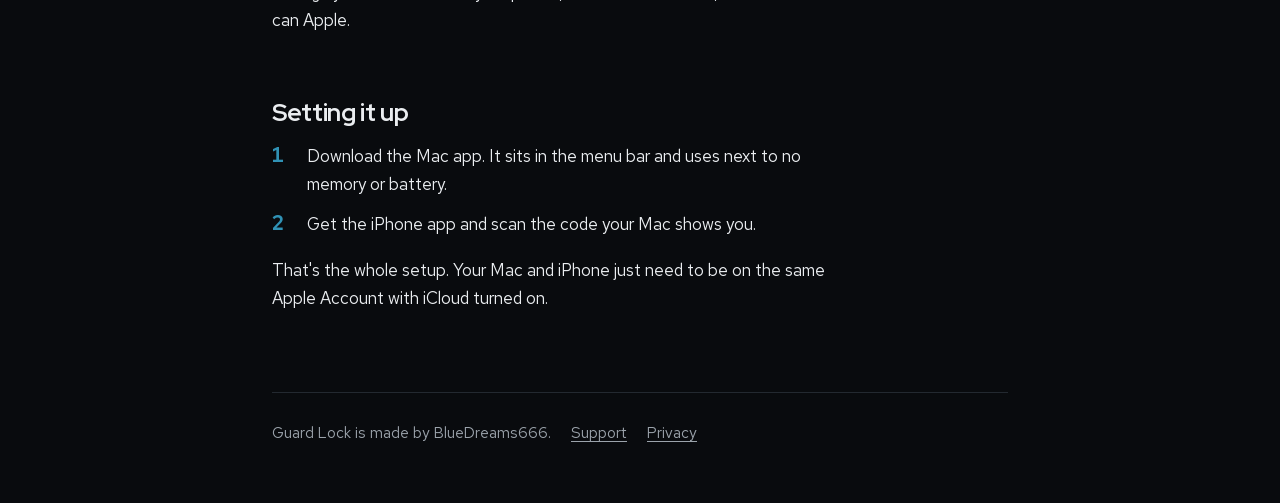
==== commit 931b66e0: "New type and layout, self-hosted fonts" ====
--- a/index.html
+++ b/index.html
@@ -11,10 +11,14 @@
 <meta property="og:url" content="https://bluedreams666.github.io/guardlock-site/">
 <meta property="og:type" content="website">
 <meta name="twitter:card" content="summary_large_image">
+<meta name="theme-color" content="#090b0e">
 <link rel="icon" href="favicon.png">
+<link rel="preload" href="fonts/red-hat-display-normal-latin.woff2" as="font" type="font/woff2" crossorigin>
+<link rel="preload" href="fonts/red-hat-text-normal-latin.woff2" as="font" type="font/woff2" crossorigin>
+<link rel="stylesheet" href="fonts.css">
 <link rel="stylesheet" href="style.css">
 </head>
-<body class="pp">
+<body>
 <header class="site">
   <img src="icon.png" alt=""><a class="home" href="./">Guard Lock</a>
   <nav><a href="support.html">Support</a><a href="privacy.html">Privacy</a></nav>
@@ -49,6 +53,6 @@
   </ol>
   <p>That's the whole setup. Your Mac and iPhone just need to be on the same Apple Account with iCloud turned on.</p>
 </main>
-<footer>Guard Lock is made by BlueDreams666. <a href="support.html">Support</a> · <a href="privacy.html">Privacy</a></footer>
+<footer>Guard Lock is made by BlueDreams666. <a href="support.html">Support</a> <a href="privacy.html">Privacy</a></footer>
 </body>
 </html>
--- a/fonts.css
+++ b/fonts.css
@@ -0,0 +1,33 @@
+/* Self-hosted fonts (SIL Open Font License) */
+@font-face {
+  font-family: 'Red Hat Display';
+  font-style: normal;
+  font-weight: 300 900;
+  font-display: swap;
+  src: url(fonts/red-hat-display-normal-latin-ext.woff2) format('woff2');
+  unicode-range: U+0100-02BA, U+02BD-02C5, U+02C7-02CC, U+02CE-02D7, U+02DD-02FF, U+0304, U+0308, U+0329, U+1D00-1DBF, U+1E00-1E9F, U+1EF2-1EFF, U+2020, U+20A0-20AB, U+20AD-20C4, U+2113, U+2C60-2C7F, U+A720-A7FF;
+}
+@font-face {
+  font-family: 'Red Hat Display';
+  font-style: normal;
+  font-weight: 300 900;
+  font-display: swap;
+  src: url(fonts/red-hat-display-normal-latin.woff2) format('woff2');
+  unicode-range: U+0000-00FF, U+0131, U+0152-0153, U+02BB-02BC, U+02C6, U+02DA, U+02DC, U+0304, U+0308, U+0329, U+2000-206F, U+20AC, U+2122, U+2191, U+2193, U+2212, U+2215, U+FEFF, U+FFFD;
+}
+@font-face {
+  font-family: 'Red Hat Text';
+  font-style: normal;
+  font-weight: 300 700;
+  font-display: swap;
+  src: url(fonts/red-hat-text-normal-latin-ext.woff2) format('woff2');
+  unicode-range: U+0100-02BA, U+02BD-02C5, U+02C7-02CC, U+02CE-02D7, U+02DD-02FF, U+0304, U+0308, U+0329, U+1D00-1DBF, U+1E00-1E9F, U+1EF2-1EFF, U+2020, U+20A0-20AB, U+20AD-20C4, U+2113, U+2C60-2C7F, U+A720-A7FF;
+}
+@font-face {
+  font-family: 'Red Hat Text';
+  font-style: normal;
+  font-weight: 300 700;
+  font-display: swap;
+  src: url(fonts/red-hat-text-normal-latin.woff2) format('woff2');
+  unicode-range: U+0000-00FF, U+0131, U+0152-0153, U+02BB-02BC, U+02C6, U+02DA, U+02DC, U+0304, U+0308, U+0329, U+2000-206F, U+20AC, U+2122, U+2191, U+2193, U+2212, U+2215, U+FEFF, U+FFFD;
+}
--- a/style.css
+++ b/style.css
@@ -1,95 +1,85 @@
+/* Guard Lock: a night-watch page. Dark like the app, Red Hat Display for headlines, Red Hat Text for reading. */
 :root {
-  --bg: #fff;
-  --text: #11131a;
-  --muted: #5b6070;
-  --line: #e3e5ec;
-  --blue: #053A4F;
-  --link: #053A4F;
-}
-@media (prefers-color-scheme: dark) {
-  :root {
-    --bg: #0b0b10;
-    --text: #eceef4;
-    --muted: #9da1b0;
-    --line: #262833;
-    --link: #52CBE3;
-  }
+  color-scheme: dark;
+  --night: #090b0e;
+  --panel: #12161b;
+  --ink: #eaedf0;
+  --soft: #9ba3ab;
+  --rule: #232930;
+  --accent: #3092B5;
+  --select: rgba(48, 146, 181, .32);
+  --display: "Red Hat Display", -apple-system, "Helvetica Neue", Arial, sans-serif;
+  --text: "Red Hat Text", -apple-system, "Helvetica Neue", Arial, sans-serif;
 }
 * { box-sizing: border-box; }
+html { -webkit-text-size-adjust: 100%; }
 body {
   margin: 0;
-  background: var(--bg);
-  color: var(--text);
-  font: 17px/1.6 -apple-system, BlinkMacSystemFont, "Helvetica Neue", Arial, sans-serif;
+  background: var(--night);
+  color: var(--ink);
+  font: 400 1.0625rem/1.65 var(--text);
+  -webkit-font-smoothing: antialiased;
 }
-a { color: var(--link); text-underline-offset: 3px; }
-header.site { display: flex; align-items: center; gap: 10px; max-width: 700px; margin: 0 auto; padding: 18px 20px 0; font-size: 15px; }
-header.site img { width: 28px; height: 28px; }
-header.site a.home { font-weight: 600; color: var(--text); text-decoration: none; }
-header.site nav { margin-left: auto; display: flex; gap: 16px; }
-header.site nav a { color: var(--muted); text-decoration: none; }
-header.site nav a:hover { color: var(--text); }
-main { max-width: 700px; margin: 0 auto; padding: 28px 20px 56px; }
-h1 { font-size: 2.3rem; line-height: 1.12; margin: 18px 0 12px; letter-spacing: -0.02em; }
-h1.page { font-size: 2rem; margin-top: 8px; }
-h2 { font-size: 1.15rem; margin: 34px 0 6px; }
-p { margin: 0 0 14px; }
-.sub { font-size: 1.12rem; color: var(--muted); margin: 0 0 22px; max-width: 34em; }
-.get { display: flex; flex-wrap: wrap; align-items: center; gap: 10px 20px; margin: 0 0 14px; }
-.get .dl { display: inline-block; background: var(--blue); color: #fff; font-weight: 600; text-decoration: none; padding: 11px 20px; border-radius: 8px; }
-.get .dl:hover { background: #0a4a64; }
-.get .soon { color: var(--muted); }
-.small { font-size: 0.92rem; color: var(--muted); }
-ul, ol { padding-left: 22px; margin: 0 0 16px; }
-li { margin-bottom: 8px; }
-.shots { display: flex; gap: 14px; margin: 26px 0 8px; overflow-x: auto; padding-bottom: 6px; }
-.shots figure { margin: 0; flex: 0 0 31%; min-width: 180px; }
-.shots img { width: 100%; height: auto; border-radius: 18px; border: 1px solid var(--line); }
-.shots figcaption { font-size: 0.85rem; color: var(--muted); margin-top: 6px; }
-.q { font-weight: 600; margin-bottom: 2px; }
-footer { max-width: 700px; margin: 0 auto; padding: 16px 20px 40px; border-top: 1px solid var(--line); color: var(--muted); font-size: 0.92rem; }
-footer a { color: inherit; }
-:root { --pp: var(--link); }
+::selection { background: var(--select); }
+a { color: var(--accent); text-decoration-thickness: 1px; text-underline-offset: .2em; }
+a:hover { text-decoration-thickness: 2px; }
+:focus-visible { outline: 2px solid var(--accent); outline-offset: 3px; border-radius: 4px; }
 
-/* Hand-made look: one calm centered column, shared by the home, help and privacy pages */
-body.pp { text-align: center; }
-.pp main { max-width: 680px; margin: 0 auto; padding: 56px 22px 36px; }
-.pp h1 { font: 700 clamp(2.15rem, 6.4vw, 2.75rem)/1.08 "New York", "Iowan Old Style", Georgia, serif; letter-spacing: -.015em; margin: 0 auto 12px; max-width: 16em; text-wrap: balance; }
-.pp h1 + .sub, .pp h1 + .small, .pp .top + .sub { font: italic 1.08rem/1.55 "New York", "Iowan Old Style", Georgia, serif; color: var(--muted); max-width: 31em; margin: 0 auto 26px; text-wrap: pretty; }
-.pp main > p, .pp main > ul, .pp main > ol, .pp main > .card { max-width: 33em; margin-left: auto; margin-right: auto; text-wrap: pretty; }
-.pp h2 { font: italic 600 1.32rem/1.3 "New York", "Iowan Old Style", Georgia, serif; color: var(--pp); letter-spacing: 0; margin: 0 auto 10px; max-width: 26em; text-wrap: balance; }
-.pp h2::before { content: ""; display: block; width: 46px; height: 12px; margin: 44px auto 16px; background: var(--pp); opacity: .5;
-                 -webkit-mask: url("data:image/svg+xml,%3Csvg xmlns='http://www.w3.org/2000/svg' viewBox='0 0 46 12'%3E%3Cpath d='M2 7.5c4.5-5 8.5-5 12.5-.4s8.3 4.4 12.4-.2 8.6-4.8 12.3-.1c1.6 2 3 2.6 4.3 2.4' fill='none' stroke='black' stroke-width='2.2' stroke-linecap='round'/%3E%3C/svg%3E") center / contain no-repeat; mask: url("data:image/svg+xml,%3Csvg xmlns='http://www.w3.org/2000/svg' viewBox='0 0 46 12'%3E%3Cpath d='M2 7.5c4.5-5 8.5-5 12.5-.4s8.3 4.4 12.4-.2 8.6-4.8 12.3-.1c1.6 2 3 2.6 4.3 2.4' fill='none' stroke='black' stroke-width='2.2' stroke-linecap='round'/%3E%3C/svg%3E") center / contain no-repeat; }
-.pp ul, .pp ol { list-style: none; padding: 0; }
-.pp li { margin: 0 0 12px; }
-.pp ol { counter-reset: step; }
-.pp ol li { counter-increment: step; }
-.pp ol li::before { content: counter(step); display: block; width: 26px; height: 26px; margin: 0 auto 4px; border: 1.5px solid var(--pp); border-radius: 50%;
-                    font: italic 600 .9rem/23px "New York", Georgia, serif; color: var(--pp); }
-.pp strong { font-weight: 650; }
-.pp a { color: var(--pp); }
-.pp .q { font-weight: 650; margin-top: 26px; margin-bottom: 4px; }
-.pp .small { font-size: .92rem; color: var(--muted); }
-.pp .card { text-align: center; }
-.pp main > p.note { display: block; width: fit-content; max-width: 100%; margin: 48px auto 0; padding: 16px 24px; border: 1px solid var(--line); border-radius: 16px; font-size: 1rem; color: var(--muted); }
-.pp header.site { justify-content: center; flex-wrap: wrap; }
-.pp header.site nav { margin-left: 18px; }
-.pp footer { text-align: center; border-top: 0; padding-top: 8px; }
-.pp footer a { margin: 0 9px; }
-.pp .hero-icon { display: block; width: 96px; height: 96px; margin: 0 auto 22px; border-radius: 22px; rotate: -4deg; box-shadow: 0 12px 30px rgba(0,0,0,.18); }
-.pp .tally { margin: 0 auto 22px; }
-.pp .top { flex-direction: column; justify-content: center; gap: 18px; margin-bottom: 12px; }
-.pp .get { display: flex; flex-wrap: wrap; justify-content: center; align-items: center; gap: 12px 18px; margin: 4px auto 12px; }
-.pp .store { display: inline-flex; align-items: center; gap: 10px; background: #000; color: #fff; border: 1px solid #a6a6a6; border-radius: 12px;
-             padding: 7px 18px 7px 14px; text-decoration: none; line-height: 1.1; text-align: left; transition: transform .15s; }
-.pp .store:hover { transform: translateY(-1px); }
-.pp .store svg { width: 22px; height: 26px; fill: #fff; flex: none; }
-.pp .store small { display: block; font-size: .7rem; letter-spacing: .01em; }
-.pp .store b { display: block; font-size: 1.28rem; font-weight: 600; letter-spacing: -.01em; }
-.pp .get .soon { background: none; color: var(--muted); border: 1.5px dashed var(--line); font-weight: 500; font-style: italic; padding: 10px 18px; border-radius: 12px; }
-.pp .shots { justify-content: center; margin: 34px auto 8px; }
-.pp .shots figcaption { font-style: italic; }
-@media (max-width: 520px) {
-  .pp main { padding: 40px 18px 28px; }
-  .pp h2::before { margin-top: 36px; }
+header.site, main, footer { width: min(100% - 40px, 46rem); margin-inline: auto; }
+header.site { display: flex; align-items: center; gap: 10px; padding-top: 14px; font: 600 1rem/1 var(--display); }
+header.site img { width: 30px; height: 30px; border-radius: 7px; }
+header.site a.home { color: var(--ink); text-decoration: none; padding: 12px 0; }
+header.site nav { margin-left: auto; display: flex; gap: 20px; font-family: var(--text); font-weight: 500; font-size: .95rem; }
+header.site nav a { color: var(--soft); text-decoration: none; padding: 12px 0; }
+header.site nav a:hover { color: var(--ink); }
+
+main { padding: 56px 0 24px; }
+h1 { font: 800 clamp(2.5rem, 8.4vw, 3.9rem)/1 var(--display); letter-spacing: -.03em; margin: 0 0 20px; max-width: 13em; text-wrap: balance; }
+h1.page { font-size: clamp(2.2rem, 7vw, 3rem); }
+.sub { font-size: 1.2rem; line-height: 1.5; color: var(--ink); margin: 0 0 30px; max-width: 32em; text-wrap: pretty; }
+h1 + .small { margin: -8px 0 32px; }
+h2 { font: 700 1.55rem/1.2 var(--display); letter-spacing: -.015em; margin: 64px 0 14px; text-wrap: balance; }
+p { margin: 0 0 16px; max-width: 34em; text-wrap: pretty; }
+strong { font-weight: 600; color: #fff; }
+.small { font-size: .95rem; color: var(--soft); }
+.q { font-weight: 600; margin: 30px 0 4px; }
+h2 + .q { margin-top: 8px; }
+ul { margin: 0 0 16px; padding-left: 1.2em; max-width: 34em; }
+li { margin: 0 0 8px; }
+li::marker { color: var(--soft); }
+
+/* Two ways to get it */
+.get { display: flex; flex-wrap: wrap; align-items: center; gap: 12px; margin: 0 0 14px; }
+.get .dl { display: inline-flex; align-items: center; min-height: 48px; padding: 0 22px; border-radius: 12px; background: var(--ink); color: var(--night);
+           font: 700 1.02rem/1 var(--display); text-decoration: none; }
+.get .dl:hover { background: #fff; }
+.store { display: inline-flex; align-items: center; gap: 10px; min-height: 48px; padding: 0 20px 0 16px; border-radius: 12px; background: #000; color: #fff;
+         border: 1px solid #3a4148; font: 600 1.02rem/1 var(--display); text-decoration: none; }
+.store:hover { border-color: #6b747c; }
+.store svg { width: 18px; height: 22px; fill: #fff; flex: none; }
+.get + .small { margin-bottom: 0; }
+
+/* The app, three screens */
+.shots { display: grid; grid-template-columns: repeat(3, 1fr); gap: 18px; margin: 48px 0 0; }
+.shots figure { margin: 0; }
+.shots img { display: block; width: 100%; height: auto; border-radius: 22px; border: 1px solid var(--rule); background: var(--panel); }
+.shots figcaption { font-size: .9rem; color: var(--soft); margin-top: 10px; }
+
+/* Setup steps */
+ol { list-style: none; counter-reset: step; margin: 0 0 18px; padding: 0; max-width: 34em; }
+ol li { counter-increment: step; position: relative; padding-left: 2.2rem; margin: 0 0 12px; }
+ol li::before { content: counter(step); position: absolute; left: 0; top: 0; font: 800 1.25rem/1.35 var(--display); color: var(--accent); font-variant-numeric: tabular-nums; }
+
+footer { padding: 28px 0 56px; margin-top: 40px; border-top: 1px solid var(--rule); color: var(--soft); font-size: .95rem; }
+footer a { color: var(--soft); }
+footer a:hover { color: var(--ink); }
+
+@media (max-width: 620px) {
+  main { padding-top: 36px; }
+  .sub { font-size: 1.1rem; }
+  .shots { display: flex; overflow-x: auto; scroll-snap-type: x mandatory; gap: 14px; margin-inline: -20px; padding: 0 20px 6px; scrollbar-width: none; }
+  .shots::-webkit-scrollbar { display: none; }
+  .shots figure { flex: 0 0 62%; scroll-snap-align: start; }
+  h2 { margin-top: 52px; }
 }
+footer { display: flex; flex-wrap: wrap; gap: 6px 20px; }
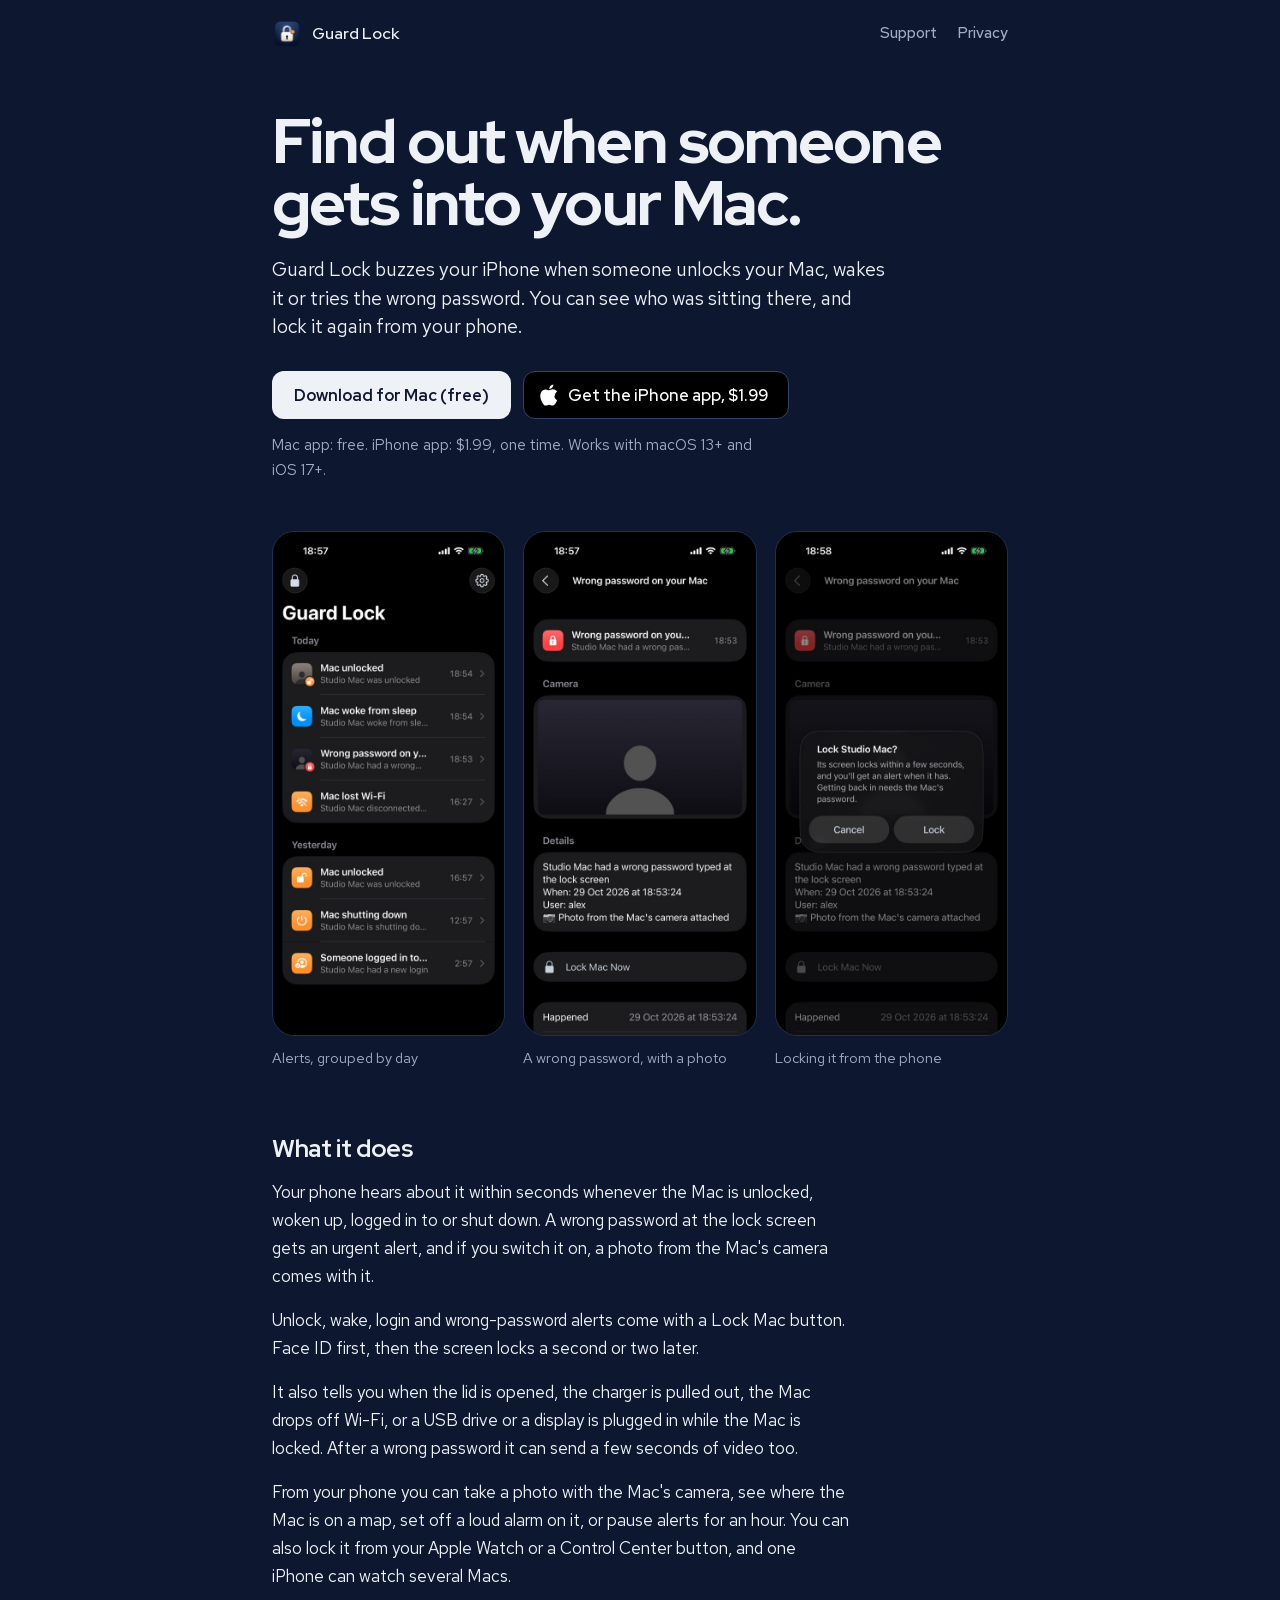
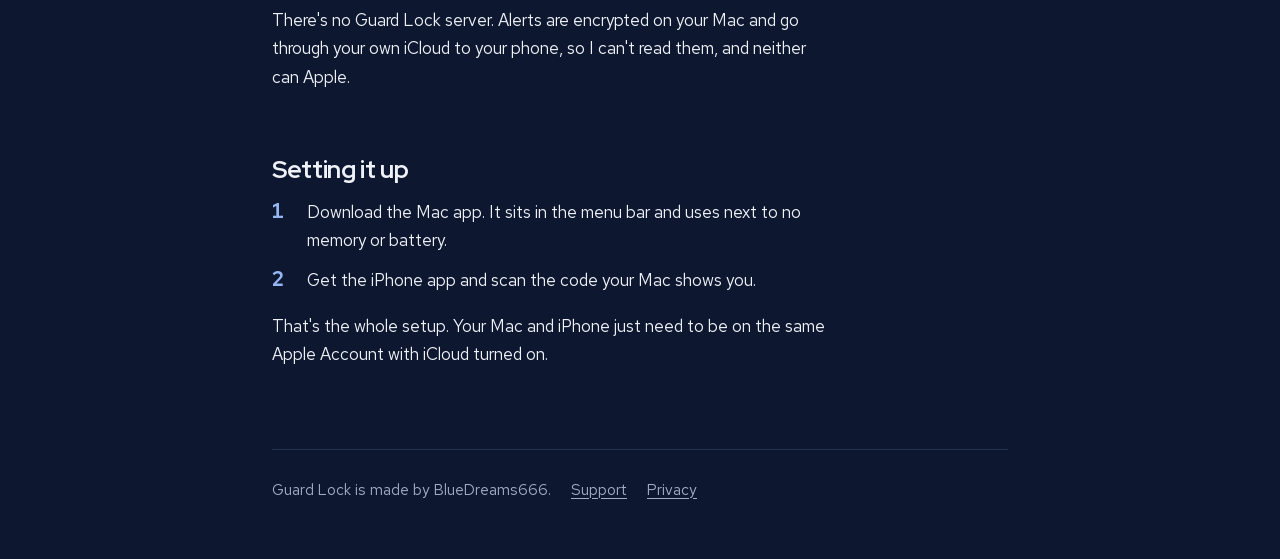
==== commit 329a9add: "Navy colors and accurate privacy and feature text Pages use the icon's navy. The privacy policy expl" ====
--- a/index.html
+++ b/index.html
@@ -11,12 +11,12 @@
 <meta property="og:url" content="https://bluedreams666.github.io/guardlock-site/">
 <meta property="og:type" content="website">
 <meta name="twitter:card" content="summary_large_image">
-<meta name="theme-color" content="#090b0e">
+<meta name="theme-color" content="#0d1730">
 <link rel="icon" href="favicon.png">
 <link rel="preload" href="fonts/red-hat-display-normal-latin.woff2" as="font" type="font/woff2" crossorigin>
 <link rel="preload" href="fonts/red-hat-text-normal-latin.woff2" as="font" type="font/woff2" crossorigin>
 <link rel="stylesheet" href="fonts.css">
-<link rel="stylesheet" href="style.css">
+<link rel="stylesheet" href="style.css?v=2">
 </head>
 <body>
 <header class="site">
@@ -42,8 +42,8 @@
   <h2>What it does</h2>
   <p>Your phone hears about it within seconds whenever the Mac is unlocked, woken up, logged in to or shut down. A wrong password at the lock screen gets an urgent alert, and if you switch it on, a photo from the Mac's camera comes with it.</p>
   <p>Unlock, wake, login and wrong-password alerts come with a Lock Mac button. Face ID first, then the screen locks a second or two later.</p>
-    <p>It also tells you when the lid is opened, the charger is pulled out, or a USB drive or a display is plugged in while the Mac is locked. After a wrong password it can send a few seconds of video too.</p>
-    <p>From your phone you can take a photo with the Mac's camera, see where the Mac is on a map, or set off a loud alarm on it.</p>
+    <p>It also tells you when the lid is opened, the charger is pulled out, the Mac drops off Wi-Fi, or a USB drive or a display is plugged in while the Mac is locked. After a wrong password it can send a few seconds of video too.</p>
+    <p>From your phone you can take a photo with the Mac's camera, see where the Mac is on a map, set off a loud alarm on it, or pause alerts for an hour. You can also lock it from your Apple Watch or a Control Center button, and one iPhone can watch several Macs.</p>
   <p>There's no Guard Lock server. Alerts are encrypted on your Mac and go through your own iCloud to your phone, so I can't read them, and neither can Apple.</p>
 
   <h2>Setting it up</h2>
--- a/style.css
+++ b/style.css
@@ -1,13 +1,13 @@
 /* Guard Lock: a night-watch page. Dark like the app, Red Hat Display for headlines, Red Hat Text for reading. */
 :root {
   color-scheme: dark;
-  --night: #090b0e;
-  --panel: #12161b;
-  --ink: #eaedf0;
-  --soft: #9ba3ab;
-  --rule: #232930;
-  --accent: #3092B5;
-  --select: rgba(48, 146, 181, .32);
+  --night: #0d1730;
+  --panel: #15213f;
+  --ink: #eef1f6;
+  --soft: #a2adc4;
+  --rule: #22304f;
+  --accent: #93b6f2;
+  --select: rgba(147, 182, 242, .3);
   --display: "Red Hat Display", -apple-system, "Helvetica Neue", Arial, sans-serif;
   --text: "Red Hat Text", -apple-system, "Helvetica Neue", Arial, sans-serif;
 }
@@ -54,8 +54,8 @@
            font: 700 1.02rem/1 var(--display); text-decoration: none; }
 .get .dl:hover { background: #fff; }
 .store { display: inline-flex; align-items: center; gap: 10px; min-height: 48px; padding: 0 20px 0 16px; border-radius: 12px; background: #000; color: #fff;
-         border: 1px solid #3a4148; font: 600 1.02rem/1 var(--display); text-decoration: none; }
-.store:hover { border-color: #6b747c; }
+         border: 1px solid #34436a; font: 600 1.02rem/1 var(--display); text-decoration: none; }
+.store:hover { border-color: #6b7a9a; }
 .store svg { width: 18px; height: 22px; fill: #fff; flex: none; }
 .get + .small { margin-bottom: 0; }
 
@@ -83,3 +83,6 @@
   h2 { margin-top: 52px; }
 }
 footer { display: flex; flex-wrap: wrap; gap: 6px 20px; }
+
+/* No single stray word on the last line */
+li { text-wrap: pretty; }
